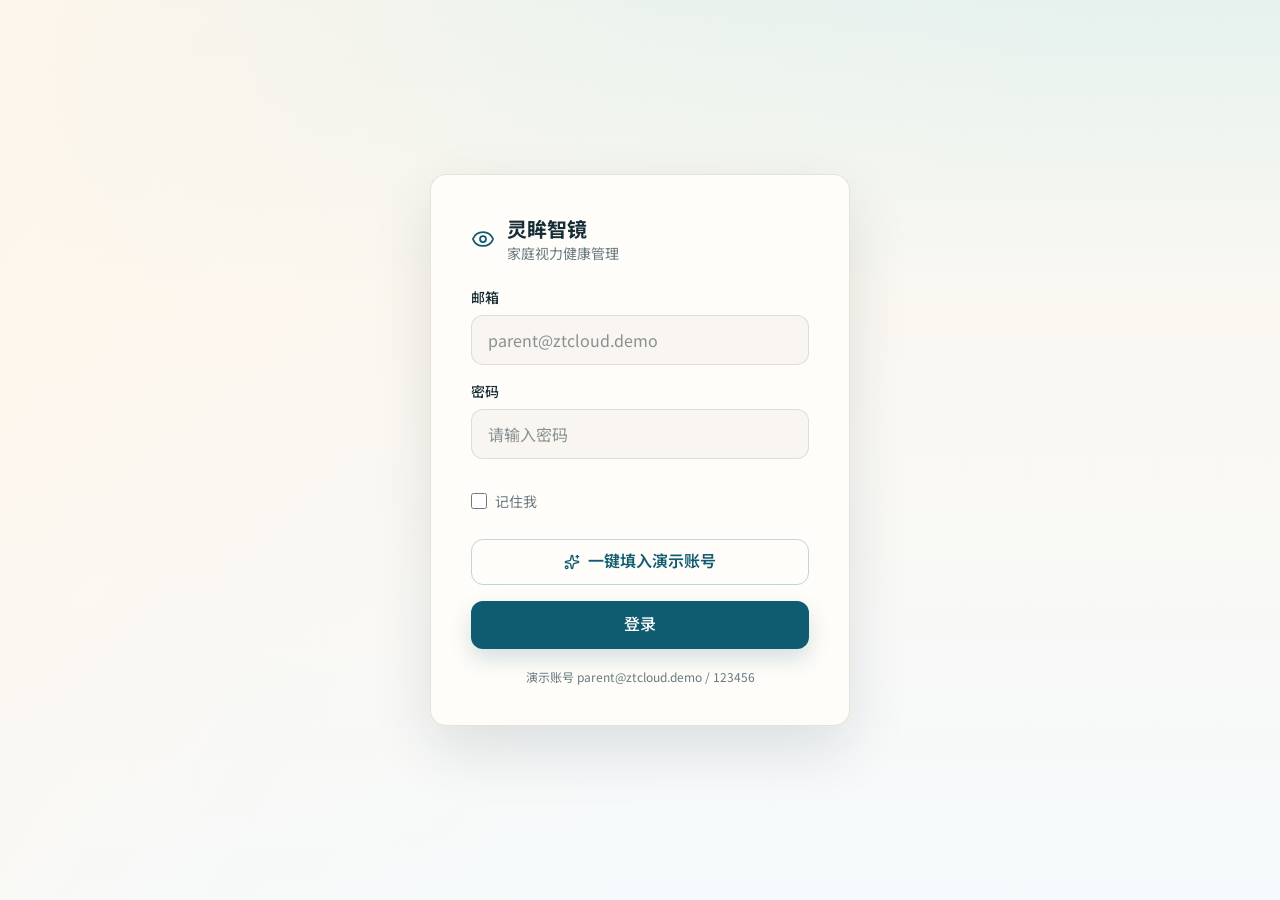
==== index.html @ be8e5050 "Add files via upload" ====
<!doctype html>
<html lang="zh-CN">
  <head>
    <meta charset="UTF-8" />
    <link rel="icon" type="image/svg+xml" href="/favicon.svg" />
    <meta name="viewport" content="width=device-width, initial-scale=1.0" />
    <meta name="description" content="灵眸智镜——基于 TOF 智能终端与 AI 算法的青少年视力健康数据分析平台" />
    <link rel="preconnect" href="https://fonts.googleapis.com" />
    <link rel="preconnect" href="https://fonts.gstatic.com" crossorigin />
    <link href="https://fonts.googleapis.com/css2?family=Fira+Sans:wght@400;500;600;700&family=Noto+Sans+SC:wght@400;500;600;700&display=swap" rel="stylesheet" />
    <title>灵眸智镜 - 青少年视力健康数据分析平台</title>
    <script type="module" crossorigin src="/assets/index-CYD0Rb7y.js"></script>
    <link rel="stylesheet" crossorigin href="/assets/index-yTNP3e98.css">
  </head>
  <body>
    <div id="root"></div>
  </body>
</html>
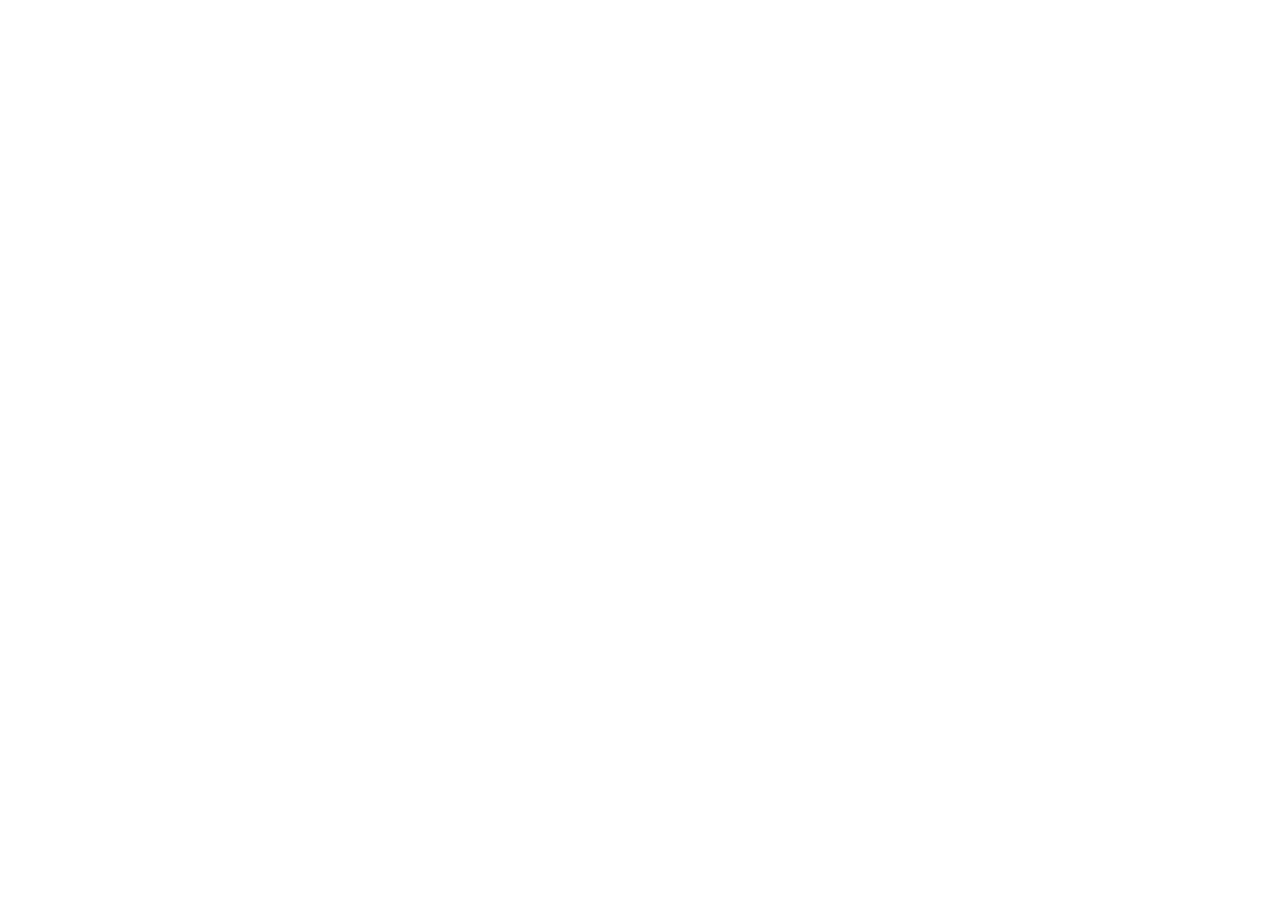
==== commit fb081702: "Add files via upload" ====
--- a/index.html
+++ b/index.html
@@ -2,15 +2,15 @@
 <html lang="zh-CN">
   <head>
     <meta charset="UTF-8" />
-    <link rel="icon" type="image/svg+xml" href="/favicon.svg" />
+    <link rel="icon" type="image/svg+xml" href="/EyeMirrorWeb/favicon.svg" />
     <meta name="viewport" content="width=device-width, initial-scale=1.0" />
     <meta name="description" content="灵眸智镜——基于 TOF 智能终端与 AI 算法的青少年视力健康数据分析平台" />
     <link rel="preconnect" href="https://fonts.googleapis.com" />
     <link rel="preconnect" href="https://fonts.gstatic.com" crossorigin />
     <link href="https://fonts.googleapis.com/css2?family=Fira+Sans:wght@400;500;600;700&family=Noto+Sans+SC:wght@400;500;600;700&display=swap" rel="stylesheet" />
     <title>灵眸智镜 - 青少年视力健康数据分析平台</title>
-    <script type="module" crossorigin src="/assets/index-CYD0Rb7y.js"></script>
-    <link rel="stylesheet" crossorigin href="/assets/index-yTNP3e98.css">
+    <script type="module" crossorigin src="/EyeMirrorWeb/assets/index-JGqFZx5u.js"></script>
+    <link rel="stylesheet" crossorigin href="/EyeMirrorWeb/assets/index-cF-MVjgv.css">
   </head>
   <body>
     <div id="root"></div>
